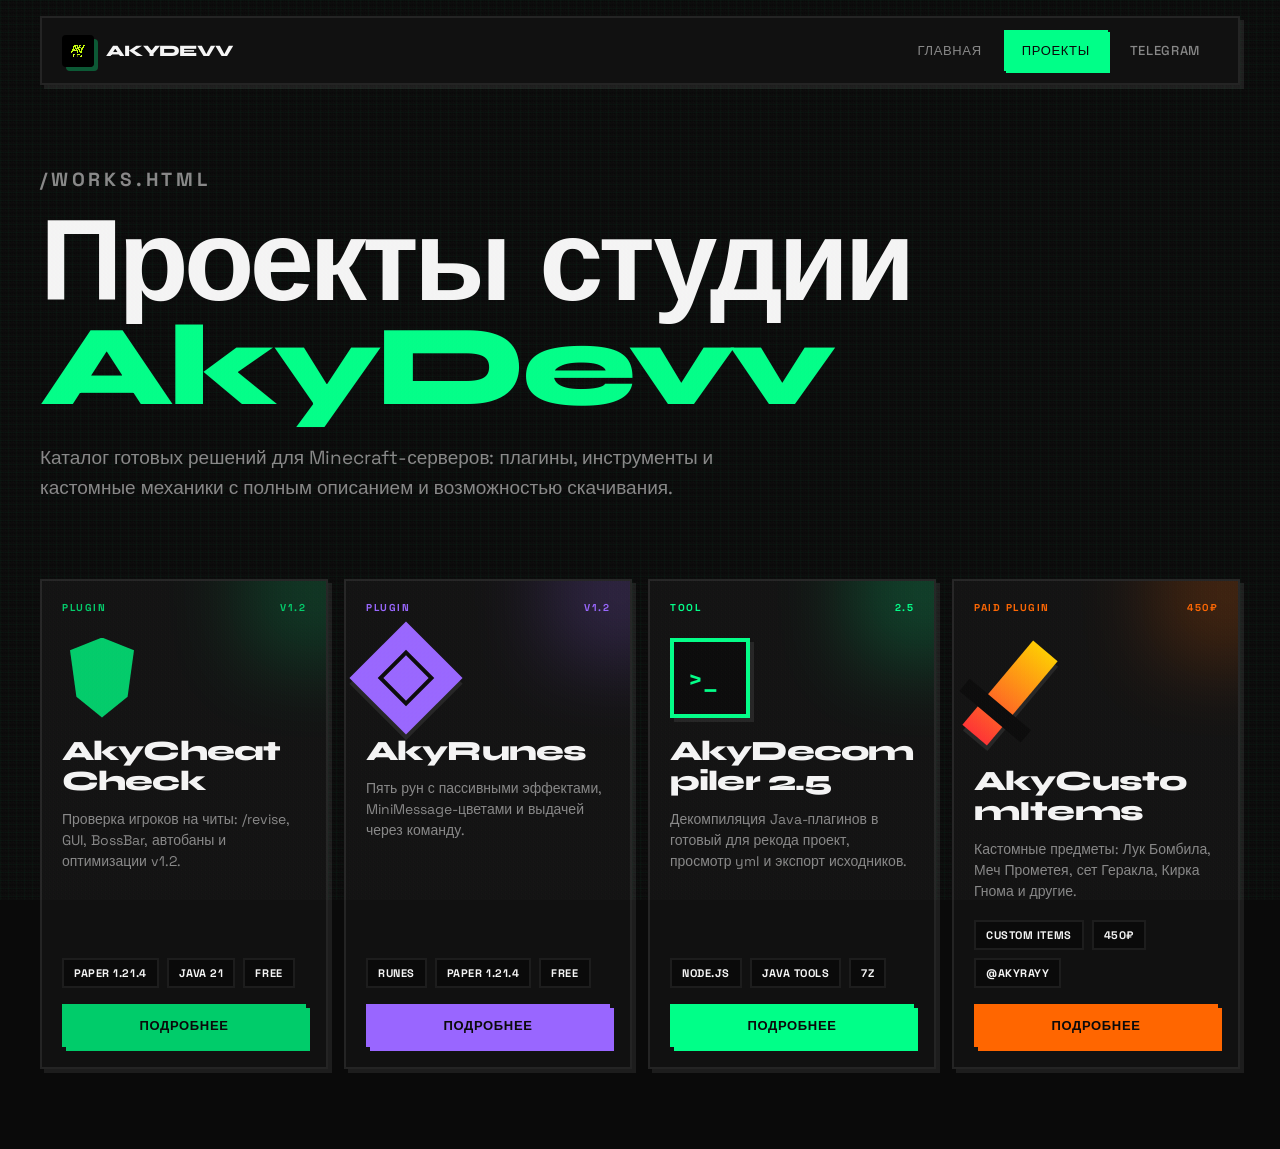
==== works.html @ 826b4df5 "Add files via upload" ====
<!doctype html>
<html lang="ru">
<head>
  <meta charset="utf-8" />
  <meta name="viewport" content="width=device-width, initial-scale=1" />
  <title>Проекты — AkyDevv</title>
  <meta name="description" content="Каталог проектов студии Minecraft-разработки @AkyDevv." />
  <link rel="stylesheet" href="assets/styles.css" />
</head>
<body>
  <div class="grain" aria-hidden="true"></div>
  <header class="site-header">
    <a class="brand" href="index.html" aria-label="AkyDevv home">
      <span class="brand-cube"></span>
      <span>AkyDevv</span>
    </a>
    <nav class="nav" aria-label="Главная навигация">
      <a href="index.html">Главная</a>
      <a href="works.html" class="active">Проекты</a>
      <a href="https://t.me/akydevv" target="_blank" rel="noreferrer">Telegram</a>
    </nav>
  </header>

  <main class="works-page">
    <section class="works-hero reveal">
      <p class="eyebrow">/works.html</p>
      <h1>Проекты студии <span>AkyDevv</span></h1>
      <p>Каталог готовых решений для Minecraft-серверов: плагины, инструменты и кастомные механики с полным описанием и возможностью скачивания.</p>
    </section>

    <section class="project-grid" aria-label="Список проектов">
      <article class="project-card green reveal delay-1" data-project="akycheatcheck" tabindex="0" role="button" aria-label="Открыть AkyCheatCheck">
        <div class="card-topline"><span>PLUGIN</span><span>v1.2</span></div>
        <div class="project-icon shield"></div>
        <h2>AkyCheatCheck</h2>
        <p>Проверка игроков на читы: /revise, GUI, BossBar, автобаны и оптимизации v1.2.</p>
        <div class="tag-row"><span>Paper 1.21.4</span><span>Java 21</span><span>Free</span></div>
        <button class="open-card" type="button">Подробнее</button>
      </article>

      <article class="project-card violet reveal delay-2" data-project="akyrunes" tabindex="0" role="button" aria-label="Открыть AkyRunes">
        <div class="card-topline"><span>PLUGIN</span><span>v1.2</span></div>
        <div class="project-icon rune"></div>
        <h2>AkyRunes</h2>
        <p>Пять рун с пассивными эффектами, MiniMessage-цветами и выдачей через команду.</p>
        <div class="tag-row"><span>Runes</span><span>Paper 1.21.4</span><span>Free</span></div>
        <button class="open-card" type="button">Подробнее</button>
      </article>

      <article class="project-card lime reveal delay-3" data-project="akydecompiler" tabindex="0" role="button" aria-label="Открыть AkyDecompiler 2.5">
        <div class="card-topline"><span>TOOL</span><span>2.5</span></div>
        <div class="project-icon terminal"></div>
        <h2>AkyDecompiler 2.5</h2>
        <p>Декомпиляция Java-плагинов в готовый для рекода проект, просмотр yml и экспорт исходников.</p>
        <div class="tag-row"><span>Node.js</span><span>Java tools</span><span>7z</span></div>
        <button class="open-card" type="button">Подробнее</button>
      </article>

      <article class="project-card orange reveal delay-4" data-project="akycustomitems" tabindex="0" role="button" aria-label="Открыть AkyCustomItems">
        <div class="card-topline"><span>PAID PLUGIN</span><span>450₽</span></div>
        <div class="project-icon sword"></div>
        <h2>AkyCustomItems</h2>
        <p>Кастомные предметы: Лук Бомбила, Меч Прометея, сет Геракла, Кирка Гнома и другие.</p>
        <div class="tag-row"><span>Custom Items</span><span>450₽</span><span>@AkyRayy</span></div>
        <button class="open-card" type="button">Подробнее</button>
      </article>
    </section>
  </main>

  <div class="modal" id="projectModal" aria-hidden="true" role="dialog" aria-modal="true" aria-labelledby="modalTitle">
    <div class="modal-backdrop" data-close="true"></div>
    <article class="modal-panel" role="document">
      <button class="modal-close" type="button" aria-label="Закрыть окно" data-close="true">×</button>
      <div class="modal-kicker" id="modalKicker"></div>
      <h2 id="modalTitle"></h2>
      <p class="modal-subtitle" id="modalSubtitle"></p>
      <div class="modal-actions" id="modalActions"></div>
      <div class="modal-content" id="modalContent"></div>
    </article>
  </div>

  <script src="assets/app.js"></script>
</body>
</html>
---- assets/styles.css ----
@import url('https://fonts.googleapis.com/css2?family=Space+Grotesk:wght@400;500;700&family=Syne:wght@400;700;800&display=swap');

:root {
  --bg: #0a0a0a;
  --bg-2: #111111;
  --panel: rgba(20, 20, 20, .95);
  --panel-2: rgba(30, 30, 30, .98);
  --line: rgba(255, 255, 255, .08);
  --line-strong: rgba(255, 255, 255, .18);
  --text: #f5f5f5;
  --muted: #888888;
  --acid: #00ff88;
  --emerald: #00cc6a;
  --gold: #ffcc00;
  --orange: #ff6600;
  --violet: #9966ff;
  --danger: #ff3333;
  --shadow: 0 4px 0 rgba(0, 0, 0, 1);
  --radius: 0;
  --pixel-size: 4px;
}

* { box-sizing: border-box; }

html { scroll-behavior: smooth; }

body {
  margin: 0;
  min-height: 100vh;
  color: var(--text);
  font-family: "Space Grotesk", sans-serif;
  background: var(--bg);
  overflow-x: hidden;
  image-rendering: pixelated;
}

body::before {
  content: "";
  position: fixed;
  inset: 0;
  pointer-events: none;
  background-image:
    linear-gradient(rgba(0, 255, 136, .03) 1px, transparent 1px),
    linear-gradient(90deg, rgba(0, 255, 136, .03) 1px, transparent 1px);
  background-size: 8px 8px;
  z-index: -2;
}

body::after {
  content: "";
  position: fixed;
  inset: 0;
  pointer-events: none;
  background: repeating-linear-gradient(
    0deg,
    transparent,
    transparent 2px,
    rgba(0, 0, 0, .1) 2px,
    rgba(0, 0, 0, .1) 4px
  );
  z-index: -1;
}

.grain {
  position: fixed;
  inset: 0;
  pointer-events: none;
  z-index: 10;
  opacity: .08;
  background-image: url("data:image/svg+xml,%3Csvg xmlns='http://www.w3.org/2000/svg' width='4' height='4' viewBox='0 0 4 4'%3E%3Cfilter id='n'%3E%3CfeTurbulence type='fractalNoise' baseFrequency='.8' numOctaves='4' stitchTiles='stitch'/%3E%3C/filter%3E%3Crect width='4' height='4' filter='url(%23n)' opacity='.5'/%3E%3C/svg%3E");
}

.site-header {
  width: min(1200px, calc(100% - 32px));
  margin: 16px auto 0;
  padding: 12px 20px;
  border: 2px solid var(--line);
  background: var(--bg-2);
  display: flex;
  align-items: center;
  justify-content: space-between;
  position: sticky;
  top: 16px;
  z-index: 20;
  box-shadow: 4px 4px 0 var(--line);
}

.brand {
  color: var(--text);
  text-decoration: none;
  font-family: "Syne", sans-serif;
  font-weight: 800;
  letter-spacing: -.04em;
  display: inline-flex;
  gap: 12px;
  align-items: center;
  text-transform: uppercase;
  font-size: 16px;
}

.brand-cube {
  width: 32px;
  height: 32px;
  background: url('images/avatar.png') center/contain;
  box-shadow: 4px 4px 0 rgba(0, 255, 136, .3);
  transform: rotate(0deg);
  position: relative;
  border-radius: 4px;
}

.nav { display: flex; align-items: center; gap: 4px; }

.nav a {
  color: var(--muted);
  text-decoration: none;
  padding: 10px 16px;
  border: 2px solid transparent;
  font-size: 13px;
  font-weight: 500;
  text-transform: uppercase;
  letter-spacing: .05em;
  transition: all .15s ease;
}

.nav a:hover {
  color: var(--text);
  border-color: var(--line);
  background: var(--bg-2);
}

.nav a.active {
  color: var(--bg);
  background: var(--acid);
  border-color: var(--acid);
  box-shadow: 2px 2px 0 var(--acid);
}

.hero-shell, .works-page {
  width: min(1200px, calc(100% - 32px));
  margin: 0 auto;
}

.hero {
  min-height: calc(100vh - 100px);
  display: flex;
  flex-direction: column;
  justify-content: center;
  padding: 80px 0 48px;
}

.eyebrow {
  margin: 0 0 16px;
  color: var(--acid);
  text-transform: uppercase;
  letter-spacing: .2em;
  font-weight: 700;
  font-size: 11px;
  font-family: "Space Grotesk", sans-serif;
}

h1, h2, h3, p { margin-top: 0; }

h1 {
  font-family: "Syne", sans-serif;
  font-size: clamp(52px, 9vw, 120px);
  line-height: .9;
  letter-spacing: -.04em;
  margin-bottom: 28px;
  font-weight: 800;
}

h1 span,
.works-hero h1 span {
  color: var(--acid);
}

.lead, .works-hero p {
  color: var(--muted);
  font-size: clamp(16px, 2vw, 19px);
  line-height: 1.6;
  max-width: 680px;
}

.hero-actions, .modal-actions {
  display: flex;
  gap: 12px;
  flex-wrap: wrap;
  align-items: center;
}

.btn {
  --btn-bg: transparent;
  --btn-color: var(--text);
  color: var(--btn-color);
  background: var(--btn-bg);
  border: 2px solid var(--line-strong);
  text-decoration: none;
  padding: 14px 24px;
  font-weight: 700;
  font-size: 14px;
  text-transform: uppercase;
  letter-spacing: .05em;
  display: inline-flex;
  align-items: center;
  justify-content: center;
  min-height: 52px;
  box-shadow: 4px 4px 0 var(--line);
  transition: all .15s ease;
  position: relative;
}

.btn:hover {
  transform: translate(-2px, -2px);
  box-shadow: 6px 6px 0 var(--line);
}

.btn:active {
  transform: translate(2px, 2px);
  box-shadow: 0 0 0 var(--line);
}

.btn.primary {
  --btn-bg: var(--acid);
  --btn-color: var(--bg);
  border-color: var(--acid);
  box-shadow: 4px 4px 0 var(--emerald);
}

.btn.primary:hover {
  box-shadow: 6px 6px 0 var(--emerald);
}

.btn.ghost {
  background: var(--bg-2);
}

.btn.buy {
  --btn-bg: var(--orange);
  --btn-color: var(--bg);
  border-color: var(--orange);
  box-shadow: 4px 4px 0 var(--danger);
}

.btn.buy:hover {
  box-shadow: 6px 6px 0 var(--danger);
}

.voxel-stage {
  position: relative;
  min-height: 480px;
  border: 2px solid var(--line);
  background: var(--bg-2);
  overflow: hidden;
  box-shadow: 8px 8px 0 var(--line);
}

.voxel-stage::before {
  inset: auto -40px -40px -40px;
  height: 180px;
  background: repeating-linear-gradient(
    45deg,
    var(--bg-2),
    var(--bg-2) 16px,
    var(--line) 16px,
    var(--line) 32px
  );
  transform: skewY(-3deg);
}

.voxel-stage::after {
  width: 200px;
  height: 200px;
  right: 60px;
  bottom: 80px;
  background:
    repeating-linear-gradient(0deg, var(--acid) 0 8px, transparent 8px 16px),
    repeating-linear-gradient(90deg, var(--acid) 0 8px, transparent 8px 16px);
  opacity: .1;
}

.sun-square {
  position: absolute;
  width: 120px;
  height: 120px;
  right: 80px;
  top: 60px;
  background: var(--acid);
  box-shadow: 4px 4px 0 var(--emerald);
  transform: rotate(0deg);
}

.floating-card {
  position: absolute;
  z-index: 2;
  padding: 16px;
  border: 2px solid var(--line);
  background: var(--bg);
  box-shadow: 4px 4px 0 var(--line);
  display: grid;
  gap: 4px;
  animation: floaty 4s ease-in-out infinite;
}
.floating-card b { font-size: 18px; font-weight: 700; }
.floating-card span { color: var(--muted); font-size: 13px; }
.card-a { left: 40px; top: 70px; }
.card-b { left: 90px; bottom: 120px; animation-delay: -1.5s; }

.pickaxe {
  position: absolute;
  width: 8px;
  height: 280px;
  left: 50%;
  top: 120px;
  transform: rotate(45deg);
  background: var(--line);
  box-shadow: 4px 4px 0 var(--line);
}
.pickaxe::before {
  content: "";
  position: absolute;
  width: 180px;
  height: 48px;
  left: -86px;
  top: -24px;
  background: var(--acid);
  box-shadow: 4px 4px 0 var(--emerald);
  clip-path: polygon(0 50%, 15% 0, 85% 0, 100% 50%, 85% 100%, 15% 100%);
}

.quick-strip {
  margin: -20px 0 60px;
  display: grid;
  grid-template-columns: repeat(3, 1fr);
  gap: 12px;
}
.quick-strip div {
  border: 2px solid var(--line);
  padding: 18px;
  background: var(--bg-2);
  box-shadow: 4px 4px 0 var(--line);
}
.quick-strip b { display: block; margin-bottom: 6px; font-weight: 700; }
.quick-strip span { color: var(--muted); font-size: 13px; }

.works-hero {
  padding: 80px 0 32px;
}
.works-hero h1 { max-width: 960px; margin-bottom: 24px; }

.project-grid {
  display: grid;
  grid-template-columns: repeat(4, 1fr);
  gap: 16px;
  padding: 24px 0 80px;
}

.project-card {
  position: relative;
  min-height: 400px;
  padding: 20px;
  border: 2px solid var(--line);
  background: var(--bg-2);
  overflow: hidden;
  cursor: pointer;
  box-shadow: 4px 4px 0 var(--line);
  display: flex;
  flex-direction: column;
  transition: all .2s ease;
}
.project-card::before {
  content: "";
  position: absolute;
  inset: -60px -60px auto auto;
  width: 140px;
  height: 140px;
  opacity: .2;
  background: var(--accent, var(--acid));
  filter: blur(40px);
}
.project-card:hover,
.project-card:focus-visible {
  transform: translate(-4px, -4px);
  border-color: var(--accent, var(--acid));
  box-shadow: 8px 8px 0 var(--accent, var(--acid));
  outline: none;
}
.project-card.green { --accent: var(--emerald); }
.project-card.violet { --accent: var(--violet); }
.project-card.lime { --accent: var(--acid); }
.project-card.orange { --accent: var(--orange); }

.card-topline {
  display: flex;
  justify-content: space-between;
  gap: 10px;
  color: var(--accent);
  font-size: 10px;
  font-weight: 700;
  letter-spacing: .15em;
  text-transform: uppercase;
}
.project-card h2 {
  position: relative;
  z-index: 1;
  font-family: "Syne", sans-serif;
  letter-spacing: -.03em;
  font-size: 28px;
  line-height: 1.1;
  margin: 18px 0 12px;
  font-weight: 800;
  word-wrap: break-word;
  overflow-wrap: break-word;
  hyphens: auto;
}
.project-card p {
  position: relative;
  z-index: 1;
  color: var(--muted);
  line-height: 1.5;
  margin-bottom: 18px;
  font-size: 14px;
}
.project-icon {
  margin-top: 24px;
  width: 80px;
  height: 80px;
  position: relative;
  box-shadow: 4px 4px 0 var(--line);
}
.project-icon.shield {
  background: var(--emerald);
  clip-path: polygon(50% 0, 90% 16%, 82% 74%, 50% 100%, 18% 74%, 10% 16%);
}
.project-icon.rune {
  background: var(--violet);
  transform: rotate(45deg);
}
.project-icon.rune::before { content:""; position:absolute; inset:20px; border:4px solid var(--bg); }
.project-icon.terminal {
  background: var(--bg);
  border: 4px solid var(--acid);
}
.project-icon.terminal::before { content:">_"; position:absolute; left:14px; top:22px; color:var(--acid); font-weight:700; font-size:24px; }
.project-icon.sword {
  width: 32px;
  height: 110px;
  margin-left: 20px;
  background: linear-gradient(180deg, var(--gold), var(--danger));
  transform: rotate(40deg);
}
.project-icon.sword::before { content:""; position:absolute; width:80px; height:16px; left:-24px; top:70px; background:var(--bg); }

.tag-row {
  display: flex;
  flex-wrap: wrap;
  gap: 8px;
  margin-top: auto;
  position: relative;
  z-index: 1;
}
.tag-row span {
  color: var(--text);
  background: var(--bg);
  border: 2px solid var(--line);
  padding: 6px 10px;
  font-size: 11px;
  font-weight: 700;
  text-transform: uppercase;
  letter-spacing: .05em;
}
.open-card {
  margin-top: 16px;
  padding: 12px 16px;
  border: 2px solid var(--accent);
  color: var(--bg);
  background: var(--accent);
  font-weight: 700;
  font-size: 13px;
  text-transform: uppercase;
  letter-spacing: .05em;
  cursor: pointer;
  position: relative;
  z-index: 1;
  box-shadow: 4px 4px 0 var(--accent);
  transition: all .15s ease;
}

.open-card:hover {
  transform: translate(-2px, -2px);
  box-shadow: 6px 6px 0 var(--accent);
}

.modal {
  position: fixed;
  inset: 0;
  z-index: 100;
  display: none;
}
.modal.is-open { display: block; }
.modal-backdrop {
  position: absolute;
  inset: 0;
  background: rgba(0,0,0,.85);
  backdrop-filter: blur(8px);
  animation: backdropFade .3s ease-out;
}
.modal-panel {
  position: relative;
  width: min(900px, calc(100% - 32px));
  max-height: calc(100vh - 32px);
  overflow: auto;
  margin: 16px auto;
  border: 2px solid var(--modal-accent);
  background: var(--bg-2);
  box-shadow: 8px 8px 0 var(--modal-accent);
  padding: clamp(24px, 4vw, 40px);
  animation: modalIn .4s cubic-bezier(.16, 1, .3, 1);
  --modal-accent: var(--acid);
  border-radius: 16px;
  scrollbar-width: none;
}

.modal-panel::-webkit-scrollbar {
  display: none;
}
.modal-close {
  position: sticky;
  top: 0;
  margin-left: auto;
  display: flex;
  align-items: center;
  justify-content: center;
  width: 40px;
  height: 40px;
  border: 2px solid var(--line);
  background: var(--bg);
  color: var(--text);
  font-size: 24px;
  cursor: pointer;
  z-index: 2;
  box-shadow: 2px 2px 0 var(--line);
  transition: all .15s ease;
}

.modal-close:hover {
  transform: translate(-2px, -2px);
  box-shadow: 4px 4px 0 var(--line);
}

.modal-kicker {
  color: var(--modal-accent);
  font-weight: 700;
  letter-spacing: .15em;
  text-transform: uppercase;
  font-size: 11px;
  margin-top: -16px;
}
.modal-panel h2 {
  font-family: "Syne", sans-serif;
  font-size: clamp(36px, 6vw, 72px);
  line-height: .92;
  letter-spacing: -.04em;
  margin: 12px 0 16px;
  font-weight: 800;
}
.modal-subtitle {
  color: var(--muted);
  font-size: 17px;
  line-height: 1.6;
  max-width: 760px;
}
.modal-actions { margin: 20px 0 24px; }
.modal-content {
  display: grid;
  gap: 16px;
  color: var(--text);
  line-height: 1.6;
}
.modal-content h3 {
  margin: 12px 0 8px;
  font-size: 18px;
  color: var(--modal-accent);
  font-weight: 700;
  text-transform: uppercase;
  letter-spacing: .05em;
}
.modal-content ul { margin: 0; padding-left: 20px; }
.modal-content li + li { margin-top: 6px; }
.info-grid {
  display: grid;
  grid-template-columns: repeat(2, minmax(0, 1fr));
  gap: 12px;
}
.info-box, .item-box, .code-box {
  border: 2px solid var(--line);
  background: var(--bg);
  padding: 16px;
  box-shadow: 2px 2px 0 var(--line);
}
.info-box b { color: var(--text); display: block; margin-bottom: 4px; font-weight: 700; }
.info-box span { color: var(--muted); font-size: 13px; }
.item-grid {
  display: grid;
  grid-template-columns: repeat(2, minmax(0, 1fr));
  gap: 12px;
}
.item-box h4 {
  margin: 0 0 8px;
  font-size: 17px;
  color: var(--gold);
  font-weight: 700;
}
.item-box p { color: var(--muted); margin-bottom: 10px; font-size: 14px; }
.item-box small {
  color: var(--muted);
  font-weight: 700;
  text-transform: uppercase;
  letter-spacing: .08em;
  font-size: 11px;
}
.code-box {
  font-family: "Space Grotesk", monospace;
  color: var(--acid);
  white-space: pre-wrap;
  overflow-wrap: anywhere;
  font-size: 13px;
  background: var(--bg);
}
.price-panel {
  border: 2px solid var(--gold);
  background: var(--bg-2);
  padding: 18px;
  box-shadow: 4px 4px 0 var(--gold);
}
.price-panel strong { font-size: 26px; color: var(--gold); font-weight: 800; }

.reveal {
  animation: lift .65s cubic-bezier(.2,.8,.2,1) both;
}
.delay-1 { animation-delay: .08s; }
.delay-2 { animation-delay: .16s; }
.delay-3 { animation-delay: .24s; }
.delay-4 { animation-delay: .32s; }

@keyframes lift { from { opacity: 0; transform: translateY(20px); } to { opacity: 1; transform: translateY(0); } }
@keyframes floaty { 0%,100% { transform: translateY(0); } 50% { transform: translateY(-12px); } }
@keyframes modalIn {
  0% {
    opacity: 0;
    transform: translateY(40px) scale(0.95);
  }
  100% {
    opacity: 1;
    transform: translateY(0) scale(1);
  }
}
@keyframes backdropFade {
  from { opacity: 0; }
  to { opacity: 1; }
}

@media (max-width: 1000px) {
  .hero { grid-template-columns: 1fr; padding-top: 60px; }
  .voxel-stage { min-height: 400px; }
  .project-grid { grid-template-columns: repeat(2, 1fr); }
}

@media (max-width: 680px) {
  .site-header { align-items: flex-start; flex-direction: column; gap: 12px; }
  .nav { width: 100%; flex-wrap: wrap; }
  .nav a { flex: 1; text-align: center; }
  .hero-shell, .works-page, .site-header { width: min(100% - 24px, 1200px); }
  h1 { font-size: clamp(44px, 14vw, 72px); }
  .quick-strip, .project-grid, .info-grid, .item-grid { grid-template-columns: 1fr; }
  .project-card { min-height: 360px; }
  .modal-panel { padding: 20px; }
}
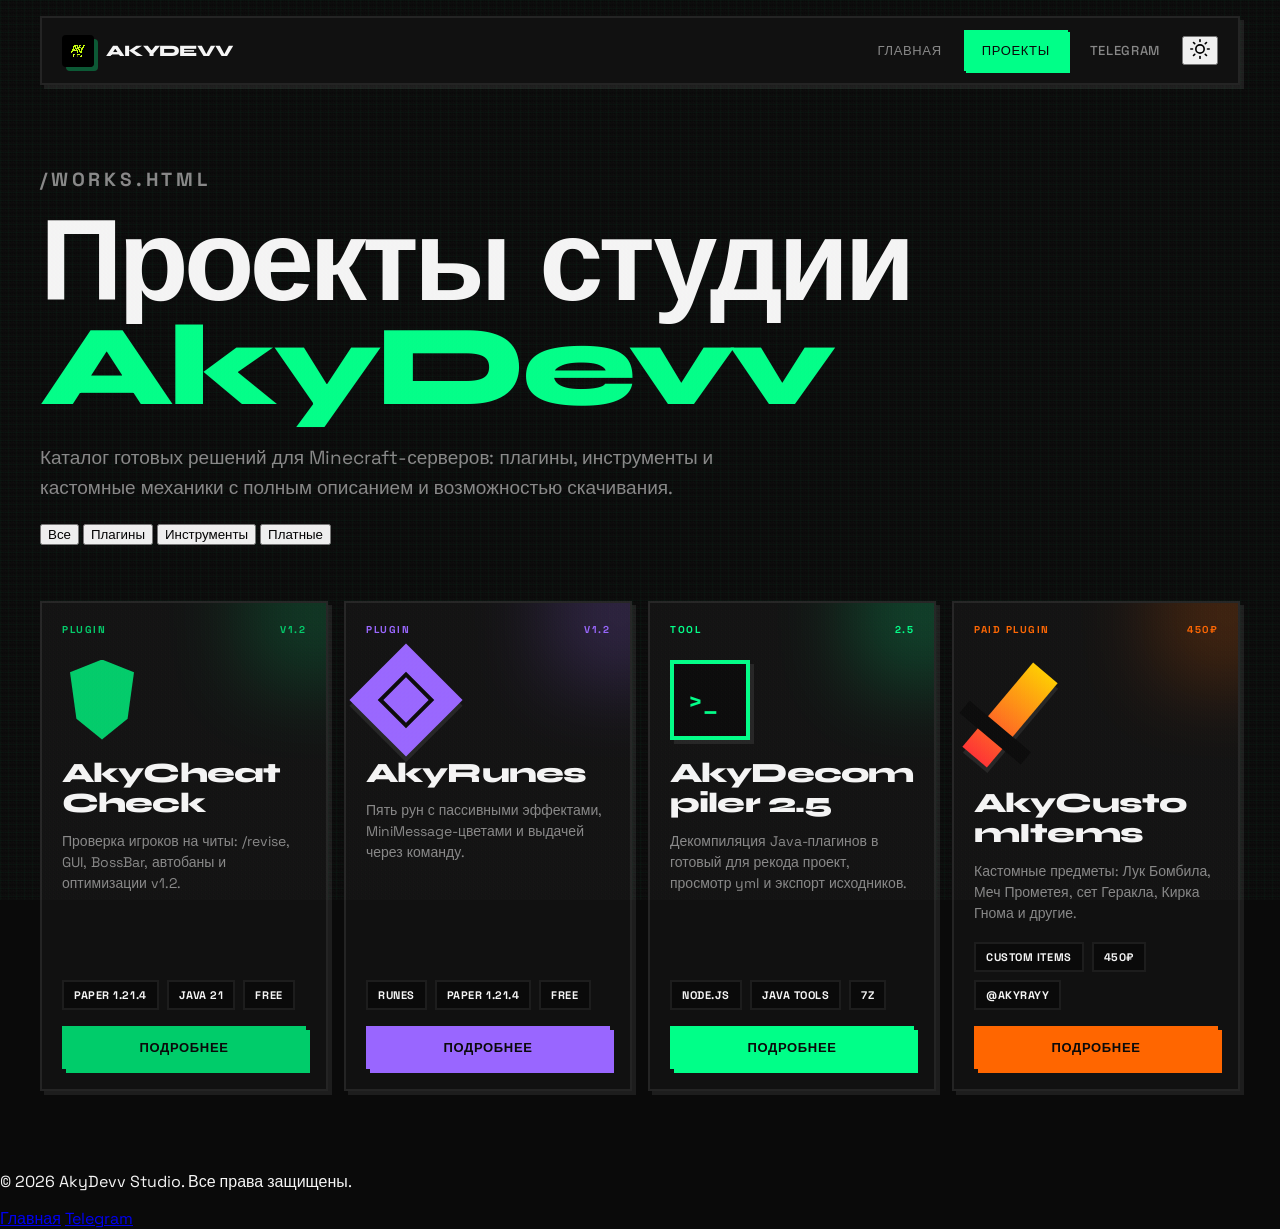
==== commit e18f626a: "Update works.html" ====
--- a/works.html
+++ b/works.html
@@ -18,6 +18,22 @@
       <a href="index.html">Главная</a>
       <a href="works.html" class="active">Проекты</a>
       <a href="https://t.me/akydevv" target="_blank" rel="noreferrer">Telegram</a>
+      <button class="theme-toggle" aria-label="Переключить тему" type="button">
+        <svg class="theme-icon sun" width="20" height="20" viewBox="0 0 24 24" fill="none" stroke="currentColor" stroke-width="2" stroke-linecap="round" stroke-linejoin="round">
+          <circle cx="12" cy="12" r="5"></circle>
+          <line x1="12" y1="1" x2="12" y2="3"></line>
+          <line x1="12" y1="21" x2="12" y2="23"></line>
+          <line x1="4.22" y1="4.22" x2="5.64" y2="5.64"></line>
+          <line x1="18.36" y1="18.36" x2="19.78" y2="19.78"></line>
+          <line x1="1" y1="12" x2="3" y2="12"></line>
+          <line x1="21" y1="12" x2="23" y2="12"></line>
+          <line x1="4.22" y1="19.78" x2="5.64" y2="18.36"></line>
+          <line x1="18.36" y1="5.64" x2="19.78" y2="4.22"></line>
+        </svg>
+        <svg class="theme-icon moon" width="20" height="20" viewBox="0 0 24 24" fill="none" stroke="currentColor" stroke-width="2" stroke-linecap="round" stroke-linejoin="round" style="display: none;">
+          <path d="M21 12.79A9 9 0 1 1 11.21 3 7 7 0 0 0 21 12.79z"></path>
+        </svg>
+      </button>
     </nav>
   </header>
 
@@ -26,46 +42,60 @@
       <p class="eyebrow">/works.html</p>
       <h1>Проекты студии <span>AkyDevv</span></h1>
       <p>Каталог готовых решений для Minecraft-серверов: плагины, инструменты и кастомные механики с полным описанием и возможностью скачивания.</p>
+      <div class="filter-tabs">
+        <button class="filter-tab active" data-filter="all">Все</button>
+        <button class="filter-tab" data-filter="plugin">Плагины</button>
+        <button class="filter-tab" data-filter="tool">Инструменты</button>
+        <button class="filter-tab" data-filter="paid">Платные</button>
+      </div>
     </section>
 
     <section class="project-grid" aria-label="Список проектов">
-      <article class="project-card green reveal delay-1" data-project="akycheatcheck" tabindex="0" role="button" aria-label="Открыть AkyCheatCheck">
+      <article class="project-card green reveal delay-1 t-resize" data-project="akycheatcheck" data-type="plugin" tabindex="0" role="button" aria-label="Открыть AkyCheatCheck">
         <div class="card-topline"><span>PLUGIN</span><span>v1.2</span></div>
         <div class="project-icon shield"></div>
         <h2>AkyCheatCheck</h2>
         <p>Проверка игроков на читы: /revise, GUI, BossBar, автобаны и оптимизации v1.2.</p>
         <div class="tag-row"><span>Paper 1.21.4</span><span>Java 21</span><span>Free</span></div>
-        <button class="open-card" type="button">Подробнее</button>
+        <button class="open-card t-text-swap" type="button" data-text="Открыть">Подробнее</button>
       </article>
 
-      <article class="project-card violet reveal delay-2" data-project="akyrunes" tabindex="0" role="button" aria-label="Открыть AkyRunes">
+      <article class="project-card violet reveal delay-2 t-resize" data-project="akyrunes" data-type="plugin" tabindex="0" role="button" aria-label="Открыть AkyRunes">
         <div class="card-topline"><span>PLUGIN</span><span>v1.2</span></div>
         <div class="project-icon rune"></div>
         <h2>AkyRunes</h2>
         <p>Пять рун с пассивными эффектами, MiniMessage-цветами и выдачей через команду.</p>
         <div class="tag-row"><span>Runes</span><span>Paper 1.21.4</span><span>Free</span></div>
-        <button class="open-card" type="button">Подробнее</button>
+        <button class="open-card t-text-swap" type="button" data-text="Открыть">Подробнее</button>
       </article>
 
-      <article class="project-card lime reveal delay-3" data-project="akydecompiler" tabindex="0" role="button" aria-label="Открыть AkyDecompiler 2.5">
+      <article class="project-card lime reveal delay-3 t-resize" data-project="akydecompiler" data-type="tool" tabindex="0" role="button" aria-label="Открыть AkyDecompiler 2.5">
         <div class="card-topline"><span>TOOL</span><span>2.5</span></div>
         <div class="project-icon terminal"></div>
         <h2>AkyDecompiler 2.5</h2>
         <p>Декомпиляция Java-плагинов в готовый для рекода проект, просмотр yml и экспорт исходников.</p>
         <div class="tag-row"><span>Node.js</span><span>Java tools</span><span>7z</span></div>
-        <button class="open-card" type="button">Подробнее</button>
+        <button class="open-card t-text-swap" type="button" data-text="Открыть">Подробнее</button>
       </article>
 
-      <article class="project-card orange reveal delay-4" data-project="akycustomitems" tabindex="0" role="button" aria-label="Открыть AkyCustomItems">
+      <article class="project-card orange reveal delay-4 t-resize" data-project="akycustomitems" data-type="paid" tabindex="0" role="button" aria-label="Открыть AkyCustomItems">
         <div class="card-topline"><span>PAID PLUGIN</span><span>450₽</span></div>
         <div class="project-icon sword"></div>
         <h2>AkyCustomItems</h2>
         <p>Кастомные предметы: Лук Бомбила, Меч Прометея, сет Геракла, Кирка Гнома и другие.</p>
         <div class="tag-row"><span>Custom Items</span><span>450₽</span><span>@AkyRayy</span></div>
-        <button class="open-card" type="button">Подробнее</button>
+        <button class="open-card t-text-swap" type="button" data-text="Открыть">Подробнее</button>
       </article>
     </section>
   </main>
+
+  <footer class="site-footer">
+    <p>© 2026 AkyDevv Studio. Все права защищены.</p>
+    <div class="footer-links">
+      <a href="index.html">Главная</a>
+      <a href="https://t.me/akydevv" target="_blank" rel="noreferrer">Telegram</a>
+    </div>
+  </footer>
 
   <div class="modal" id="projectModal" aria-hidden="true" role="dialog" aria-modal="true" aria-labelledby="modalTitle">
     <div class="modal-backdrop" data-close="true"></div>
